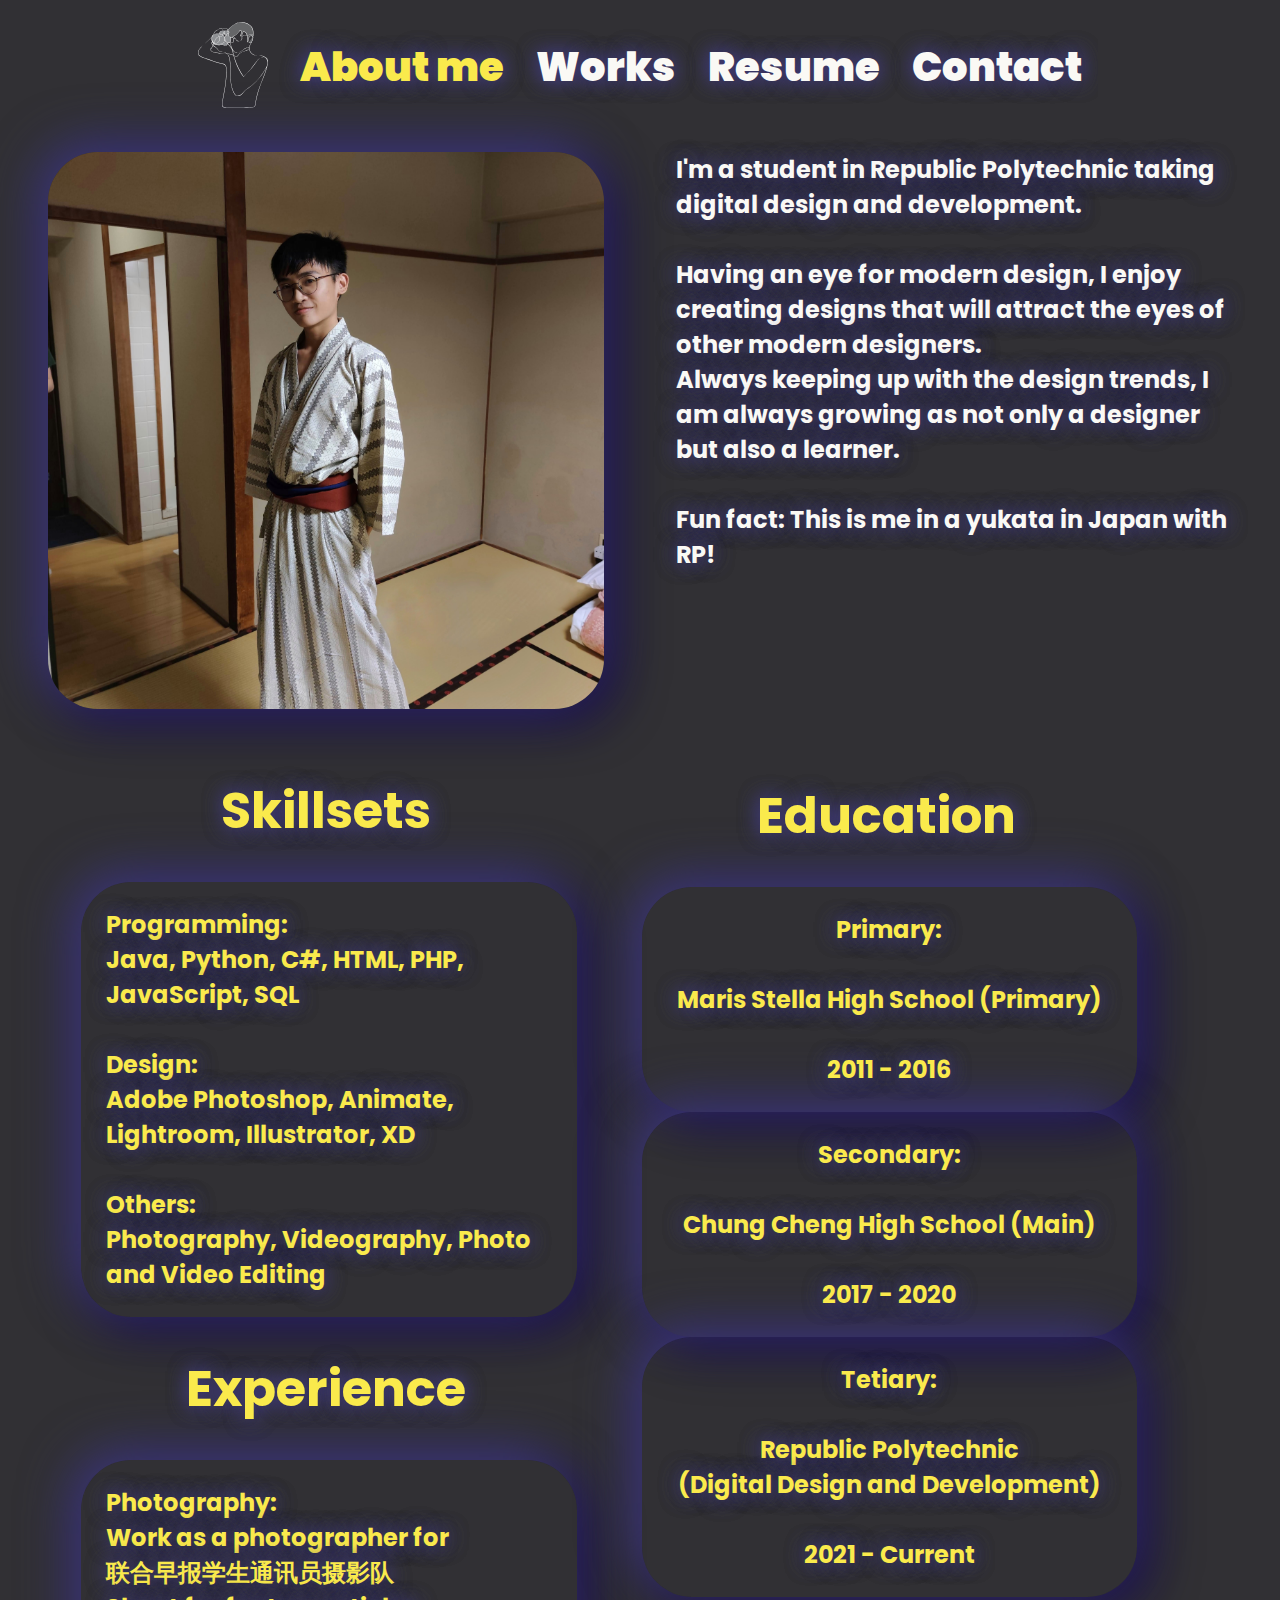
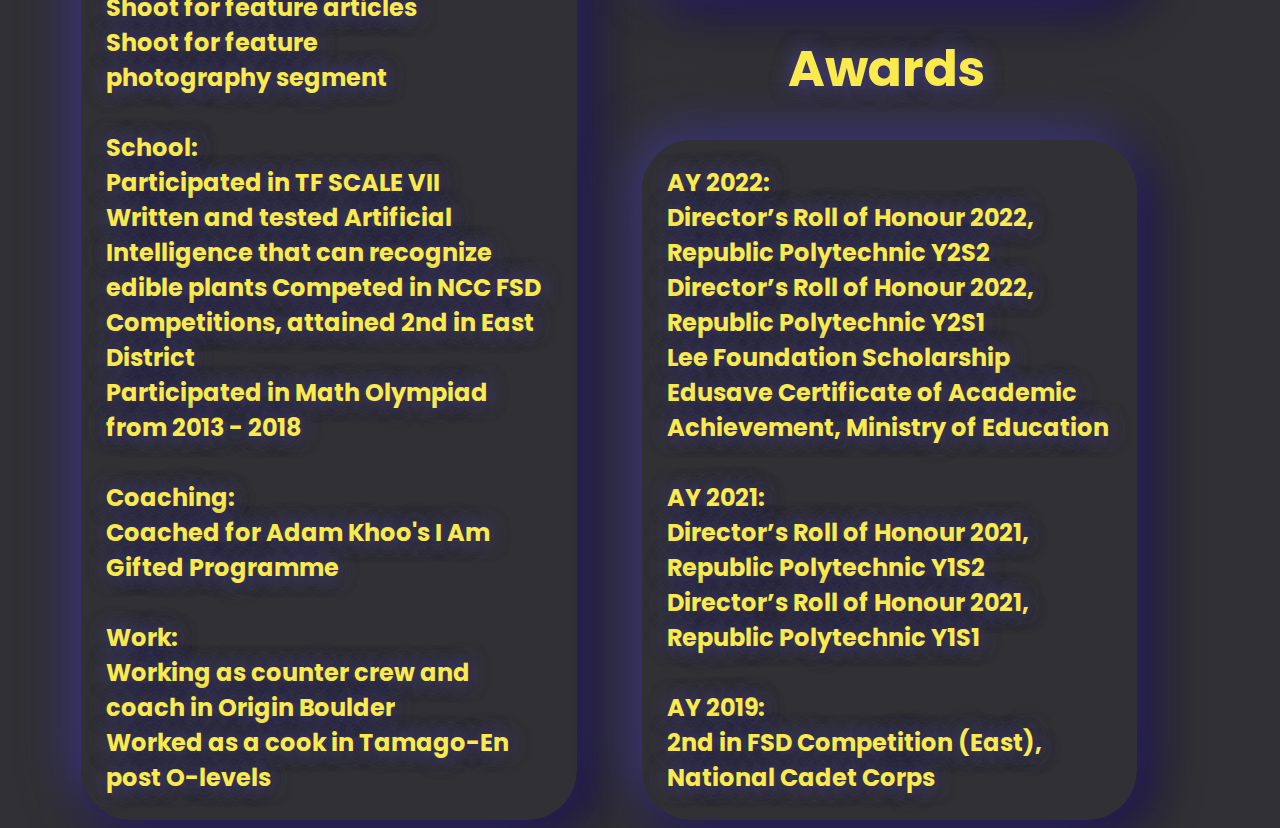
==== about.html @ 8fd996d1 "First Commit" ====
<html lang="en">

<head>
    <meta charset="UTF-8">
    <meta http-equiv="X-UA-Compatible" content="IE=edge">
    <meta name="viewport" content="width=device-width, initial-scale=1.0">
    <title>Home</title>
    <link rel="icon" href="styles/favicon.svg">
    <link rel="stylesheet" href="styles/root.css">
    <link rel="stylesheet" href="styles/navbar.css">
    <link rel="stylesheet" href="styles/about.css">
    <link href='https://fonts.googleapis.com/css?family=Poppins' rel='stylesheet'>
</head>

<body>

    <header style="margin-bottom: 30px;">
        <ul class="navbar">
            <li style="float: right; padding-top: 15px"><a href="index.html">Contact</a></li>
            <li style="float: right; padding-top: 15px"><a href="index.html">Resume</a></li>
            <li style="float: right; padding-top: 15px"><a href="work.html">Works</a></li>
            <li style="float: right; padding-top: 15px"><a href="about.html" style="color: var(--accent-c);">About
                    me</a></li>
            <li style="float: right;"><a href="index.html">
                    <div style="min-width: 70px" class="logo"><img src="images\Personal Logo Dark BG.svg"></div>
                </a></li>
        </ul>
    </header>

    <div>
        <div class="col-6">
            <div class="photoframe">
                <img src="images/Yukata-square.jpeg" alt=""
                    style="width:100%; border-radius: 50px; box-shadow: -10px -10px 50px var(--shadow-c), 10px 10px 50px var(--shadow-d);">
            </div>
        </div>
        <div class="col-6"
            style="float: right; font-size: 150%; font-weight: bold; justify-content: center; align-items: center;">
            I'm a student in Republic Polytechnic taking digital design and development.<br><br>

            Having an eye for modern design, I enjoy creating designs that will attract the eyes of other modern
            designers.<br>
            Always keeping up with the design trends, I am always growing as not only a designer but also a
            learner.<br><br>

            Fun fact: This is me in a yukata in Japan with RP!
        </div>
    </div>

    <div style="margin-top: 30px; color: var(--accent-c);">
        <div class="col-6">
            <h1 style="text-align: center; font-size: 50px;">
                Skillsets
            </h1>
            <div class="information">
                Programming: <br>
                Java, Python, C#, HTML, PHP, JavaScript, SQL<br><br>

                Design:<br>
                Adobe Photoshop, Animate, Lightroom, Illustrator, XD<br><br>

                Others:<br>
                Photography, Videography, Photo and Video Editing
            </div>

            <h1 style="text-align: center; font-size: 50px;">
                Experience
            </h1>
            <div class="information">
                Photography:<br>
                Work as a photographer for<br>
                联合早报学生通讯员摄影队<br>
                Shoot for feature articles<br>
                Shoot for feature<br>
                photography segment<br><br>

                School:<br>
                Participated in TF SCALE VII<br>
                Written and tested Artificial<br>
                Intelligence that can
                recognize edible plants
                Competed in NCC FSD<br>
                Competitions, attained 2nd
                in East District<br>
                Participated in Math
                Olympiad from 2013 - 2018<br><br>

                Coaching:<br>
                Coached for Adam Khoo's
                I Am Gifted Programme<br><br>

                Work:<br>
                Working as counter crew and coach in Origin Boulder<br>
                Worked as a cook in
                Tamago-En post O-levels

            </div>
        </div>


        <div class="col-6">
            <h1 style="text-align: center; font-size: 50px;">
                Education
            </h1>
            <div class="information" style="text-align: center;">
                Primary:<br><br>
                Maris Stella High School (Primary)<br><br>
                2011 - 2016
            </div>
            <div class="information" style="text-align: center;">
                Secondary:<br><br>
                Chung Cheng High School (Main)<br><br>
                2017 - 2020
            </div>
            <div class="information" style="text-align: center;">
                Tetiary:<br><br>
                Republic Polytechnic<br>
                (Digital Design and Development)<br><br>
                2021 - Current
            </div>

            <h1 style="text-align: center; font-size: 50px;">
                Awards
            </h1>
            <div class="information">
                AY 2022:<br>
                Director’s Roll of Honour 2022, Republic Polytechnic Y2S2<br>
                Director’s Roll of Honour 2022, Republic Polytechnic Y2S1<br>
                Lee Foundation Scholarship<br>
                Edusave Certificate of Academic Achievement, Ministry of Education<br><br>

                AY 2021:<br>
                Director’s Roll of Honour 2021, Republic Polytechnic Y1S2<br>
                Director’s Roll of Honour 2021, Republic Polytechnic Y1S1<br><br>

                AY 2019:<br>
                2nd in FSD Competition (East), National Cadet Corps

            </div>
        </div>
    </div>



</body>

</html>
---- styles/root.css ----
@import url('https://fonts.cdnfonts.com/css/proxima-nova-2');

:root {
    /*font-family:  "Proxima Nova", "Courier New", monospace;*/
      font-family: 'Poppins';
    
    /* default colorscheme */
    --bg-c: #313034;
    --text-c: #faf9f5;
    --accent-c: #faea4c;
    --shadow-c: #3f3a77;
    --shadow-d: #110647;
    /* colour scheme*/
    color: var(--text-c);
    background-color: var(--bg-c);
    text-shadow: 0px 0px 20px var(--shadow-c),0px 0px 20px var(--shadow-c);

    max-width: 1200px;
    margin: 0 auto;
    padding: 0 20px;

}

#lightmode {
    /*empty for now, change colors later*/
    --bg-c: #FFF;
    --text-c: #000;
    --accent-c: #faea4c;
    --shadow-c: #3f3a77;
}

alt {
  color: var(--accent-c);
}
---- styles/navbar.css ----
header{
    display: flex;
	justify-content: center;
	align-items: center;
}

ul {
    list-style-type: none;
    margin: 0;
    padding: 0;
    overflow: hidden;
    background-color: var(--bg-c);
}

li a{
    display: block;
    color: var(--text-c);
    text-align: center;
    padding: 14px 16px;
    text-decoration: none;
    transition: .5s;
    font-size: 40px;
    font-weight: 900;
}
li button {
    background-color: var(--bg-c);
    border: none;
    color: var(--text-c);
    padding: 14px 8px;
    text-align: center;
    text-decoration: none;
    display: inline-block;
    font-size:medium;
}
li input {
    display: block;
    color: var(--bg-c);
    text-align: center;
}
li a:hover:not(.active),
li button:hover:not(.active) {
    color: var(--accent-c);
    transition: .5s;
}
li a div .logo{
    background-image: url("/images/Personal\ Logo\ Light\ BG.svg");
    height: 100%;
    width: auto;
    min-height: 30px;
    background-repeat: no-repeat;
    background-position: center;
    background-size: cover;
} 
/* li a div .logo:active{
    background-image: url("/images/Personal\ Logo\ Dark\ BG.svg");
    height: 100%;
    width: auto;
    min-height: 30px;
    background-repeat: no-repeat;
    background-position: center;
    background-size: cover;
} */
li a.active,
li button.active {
    color: var(--accent-c);
    
}
/* li a.active:before,
li button.active:before {
    content:'';
    position: absolute;
    width: 60px;
    height: 50px;
    margin: auto;
    z-index: -1;
    border: 1px solid purple;
    border-radius: 5px;
    left:40px;
} */
---- styles/about.css ----
.index {
    display: -webkit-box;
    display: -ms-flexbox;
    display: flex;
    -webkit-box-orient: horizontal;
    -webkit-box-direction: normal;
    flex-wrap: wrap;
    justify-content: center;
    max-width: 650px;
    margin: auto;
    margin-bottom: 100px;
    min-height: 400px;
    align-content: center;
    font: bolder;
    color: white;
    
}
.index h1 {
    font-size: 100px;
    font: bolder;
    margin: 0;
    word-spacing: 1px;
    font-weight: 800;
}

h3{
    margin: 3px;
}

main {
    margin-top: 30px;
}

.index .photoframe {
    justify-content: center;
    position: relative;
    right: 250px;
}

.index .photoframe img {
    width: auto;
    height: 450px;
    position: absolute;
    bottom: -35px;
    right: -340px;
    margin:2%;
    transform: scaleX(-1);
}

.index .photoframe .box {
    display: block;
    position: absolute;
    background: var(--bg-c);
    bottom: -10px;
    width: 350px;
    height: 350px;
    border-radius: 25%;
    margin:2%;
    box-shadow: -10px -10px 30px var(--shadow-c), 10px 10px 30px var(--shadow-d);
}

article {
    display: inline-block;
    width: 30%;
}



.container {
    width: 100%;
    padding: 20px;
    box-sizing: border-box;
}

.row {
    display: flex;
    flex-direction: row;
    align-items: flex-start;
    width: 100%;
    height: 200px;
    padding: 20px;
    box-sizing: border-box;
}

.col {
    display: flex;
    flex-direction: column;
    justify-content: center;
    align-items: center;
    flex-basis: 30%;
    flex: 1;
    height: 100%;
    box-sizing: border-box;
    padding: 20px;
}



.col-6 {
    display: inline-block;
    width: 47%;
}



.card {
    background-color: aliceblue;
    border-radius: 25px;
    box-shadow: 0px 2px 4px rgba(0,0,0,0.1);
    width: 100%;
    display: flex;
    flex-direction: column;
    flex: 1;
    box-sizing: border-box;
    margin-bottom: 20px;
}

.card:first-of-type, .card:last-of-type {
    margin-bottom: 0;
}

.information {
    border-radius: 50px; 
    box-shadow: -10px -10px 50px var(--shadow-c), 10px 10px 50px var(--shadow-d); 
    padding: 25px; 
    font-size: 150%; 
    font-weight: bolder; 
    width: 80%; 
    margin-left: 6%;
}

  





@media only screen and (max-width: 600px) {
    .index .photoframe {
        top: 40px;
        right: 110px;
    }
    .index .photoframe img {
        width: auto;
        height: 200px;
        bottom: 153px;
        right: -170px;
        margin:2%;
    }
    .index .photoframe .box {
        width: 150px;
        height: 150px;
        bottom: 153px;
    }
}

@media only screen and (max-width: 346px) {
    .index .photoframe {
        display: none;
    }
}
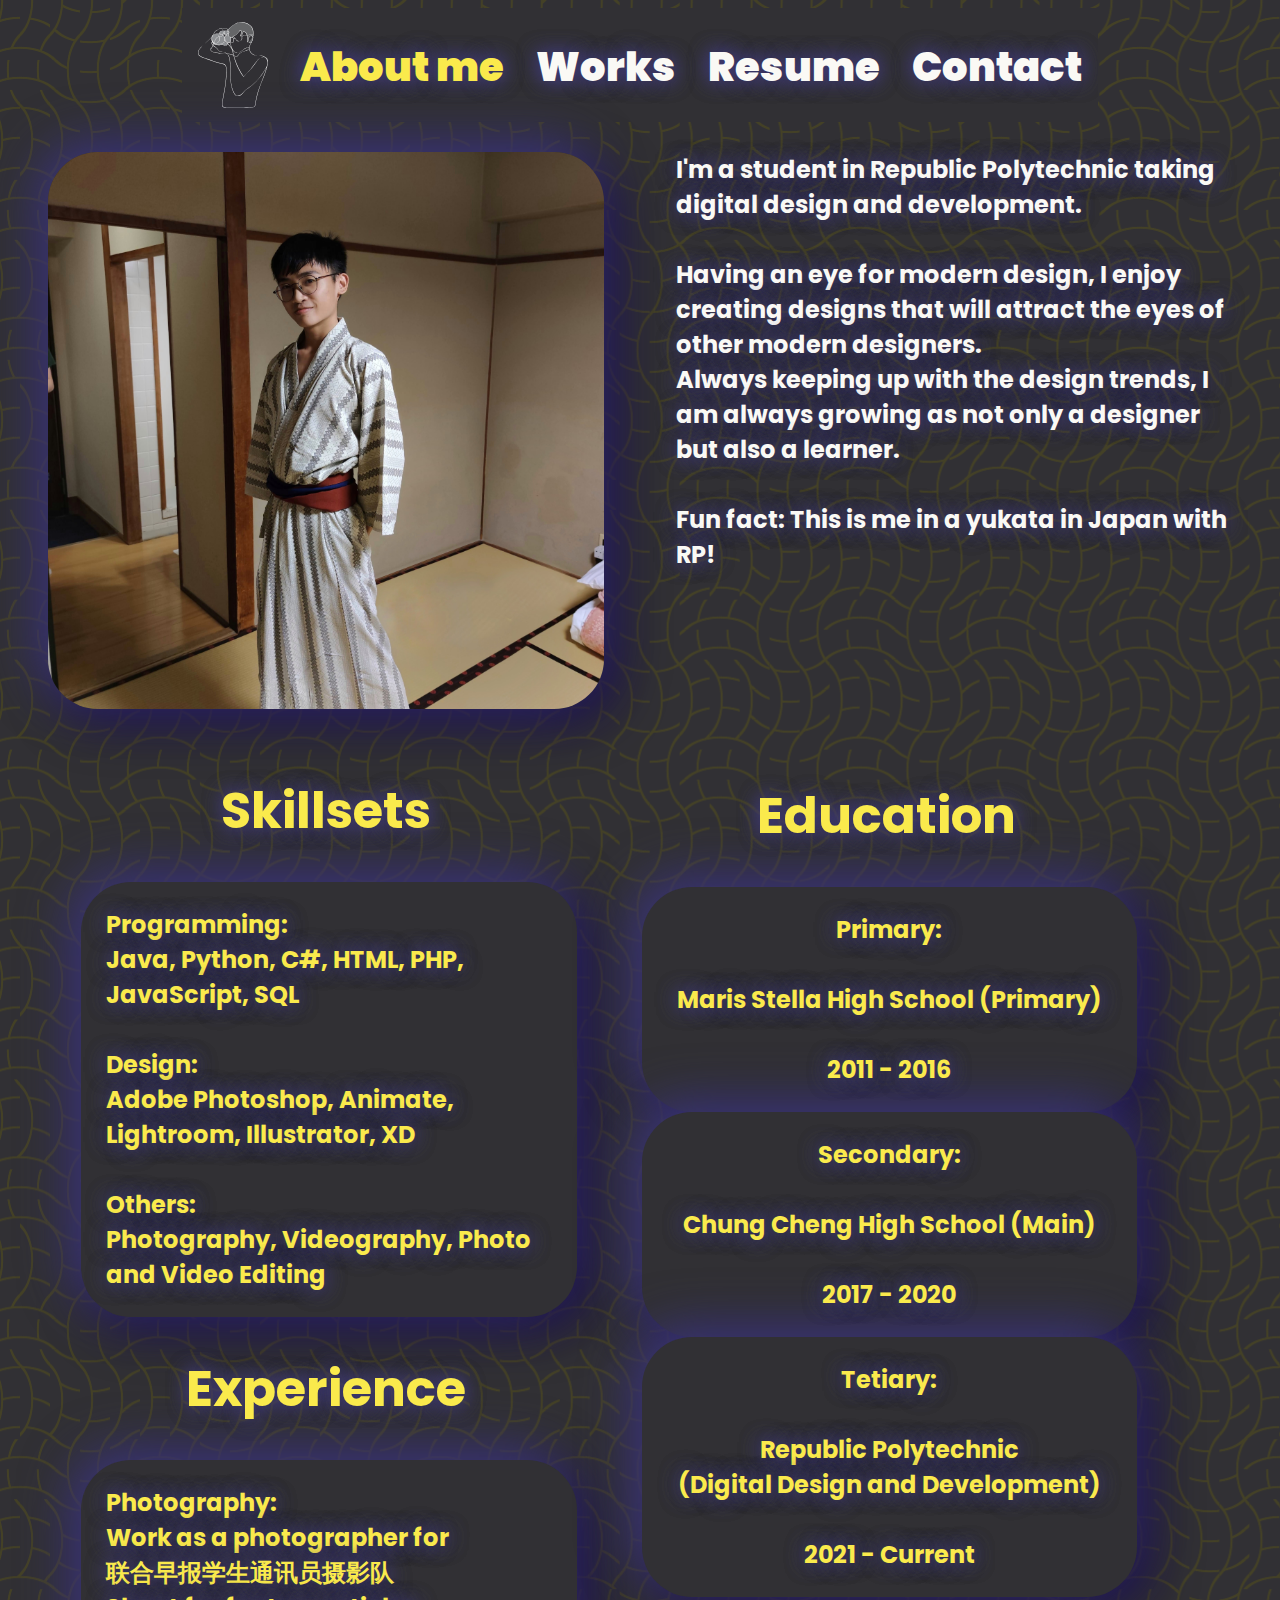
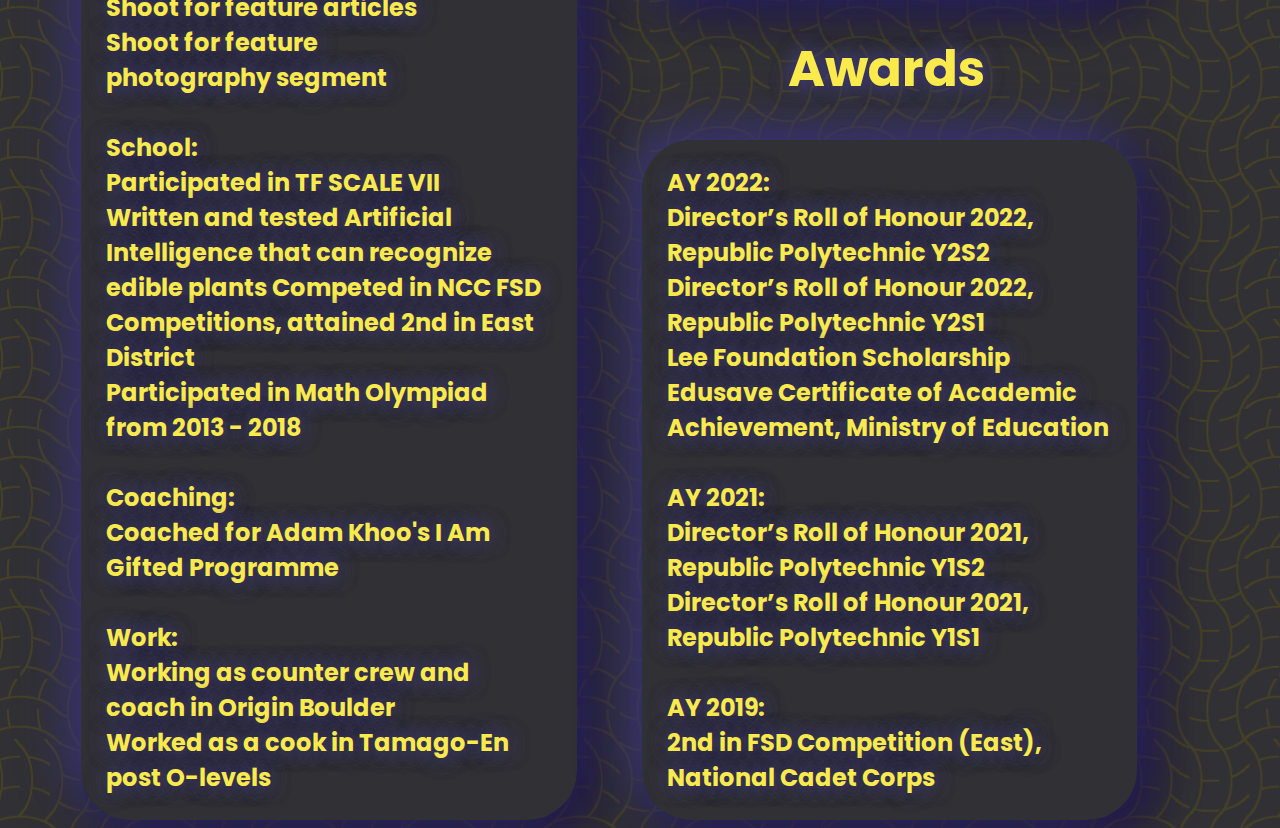
==== commit b90117c1: "added contact" ====
--- a/about.html
+++ b/about.html
@@ -4,8 +4,8 @@
     <meta charset="UTF-8">
     <meta http-equiv="X-UA-Compatible" content="IE=edge">
     <meta name="viewport" content="width=device-width, initial-scale=1.0">
-    <title>Home</title>
-    <link rel="icon" href="styles/favicon.svg">
+    <title>About Me</title>
+    <link rel="icon" type="image/x-icon" href="/images/favicon.ico">
     <link rel="stylesheet" href="styles/root.css">
     <link rel="stylesheet" href="styles/navbar.css">
     <link rel="stylesheet" href="styles/about.css">
@@ -16,8 +16,8 @@
 
     <header style="margin-bottom: 30px;">
         <ul class="navbar">
-            <li style="float: right; padding-top: 15px"><a href="index.html">Contact</a></li>
-            <li style="float: right; padding-top: 15px"><a href="index.html">Resume</a></li>
+            <li style="float: right; padding-top: 15px"><a href="contact.html">Contact</a></li>
+            <li style="float: right; padding-top: 15px"><a href="resume.html">Resume</a></li>
             <li style="float: right; padding-top: 15px"><a href="work.html">Works</a></li>
             <li style="float: right; padding-top: 15px"><a href="about.html" style="color: var(--accent-c);">About
                     me</a></li>
--- a/styles/root.css
+++ b/styles/root.css
@@ -19,6 +19,8 @@
     margin: 0 auto;
     padding: 0 20px;
 
+    
+
 }
 
 #lightmode {
@@ -33,3 +35,15 @@
   color: var(--accent-c);
 }
 
+html {
+  --s: 140px; /* control the size */
+  
+  --_g: var(--bg-c) 52%,#444126 /* first color */ 54% 57%,#00000000 59%; 
+  background: 
+   radial-gradient(farthest-side at -33.33% 50%,var(--_g)) 0 calc(var(--s)/2),
+   radial-gradient(farthest-side at 50% 133.33%,var(--_g)) calc(var(--s)/2) 0,
+   radial-gradient(farthest-side at 133.33% 50%,var(--_g)),
+   radial-gradient(farthest-side at 50% -33.33%,var(--_g)),
+   var(--shadow-c); /* second color */
+  background-size: calc(var(--s)/4.667) var(--s),var(--s) calc(var(--s)/4.667);
+}
--- a/styles/about.css
+++ b/styles/about.css
@@ -127,9 +127,10 @@
     font-weight: bolder; 
     width: 80%; 
     margin-left: 6%;
+    background-color: var(--bg-c);
 }
 
-  
+
 
 
 
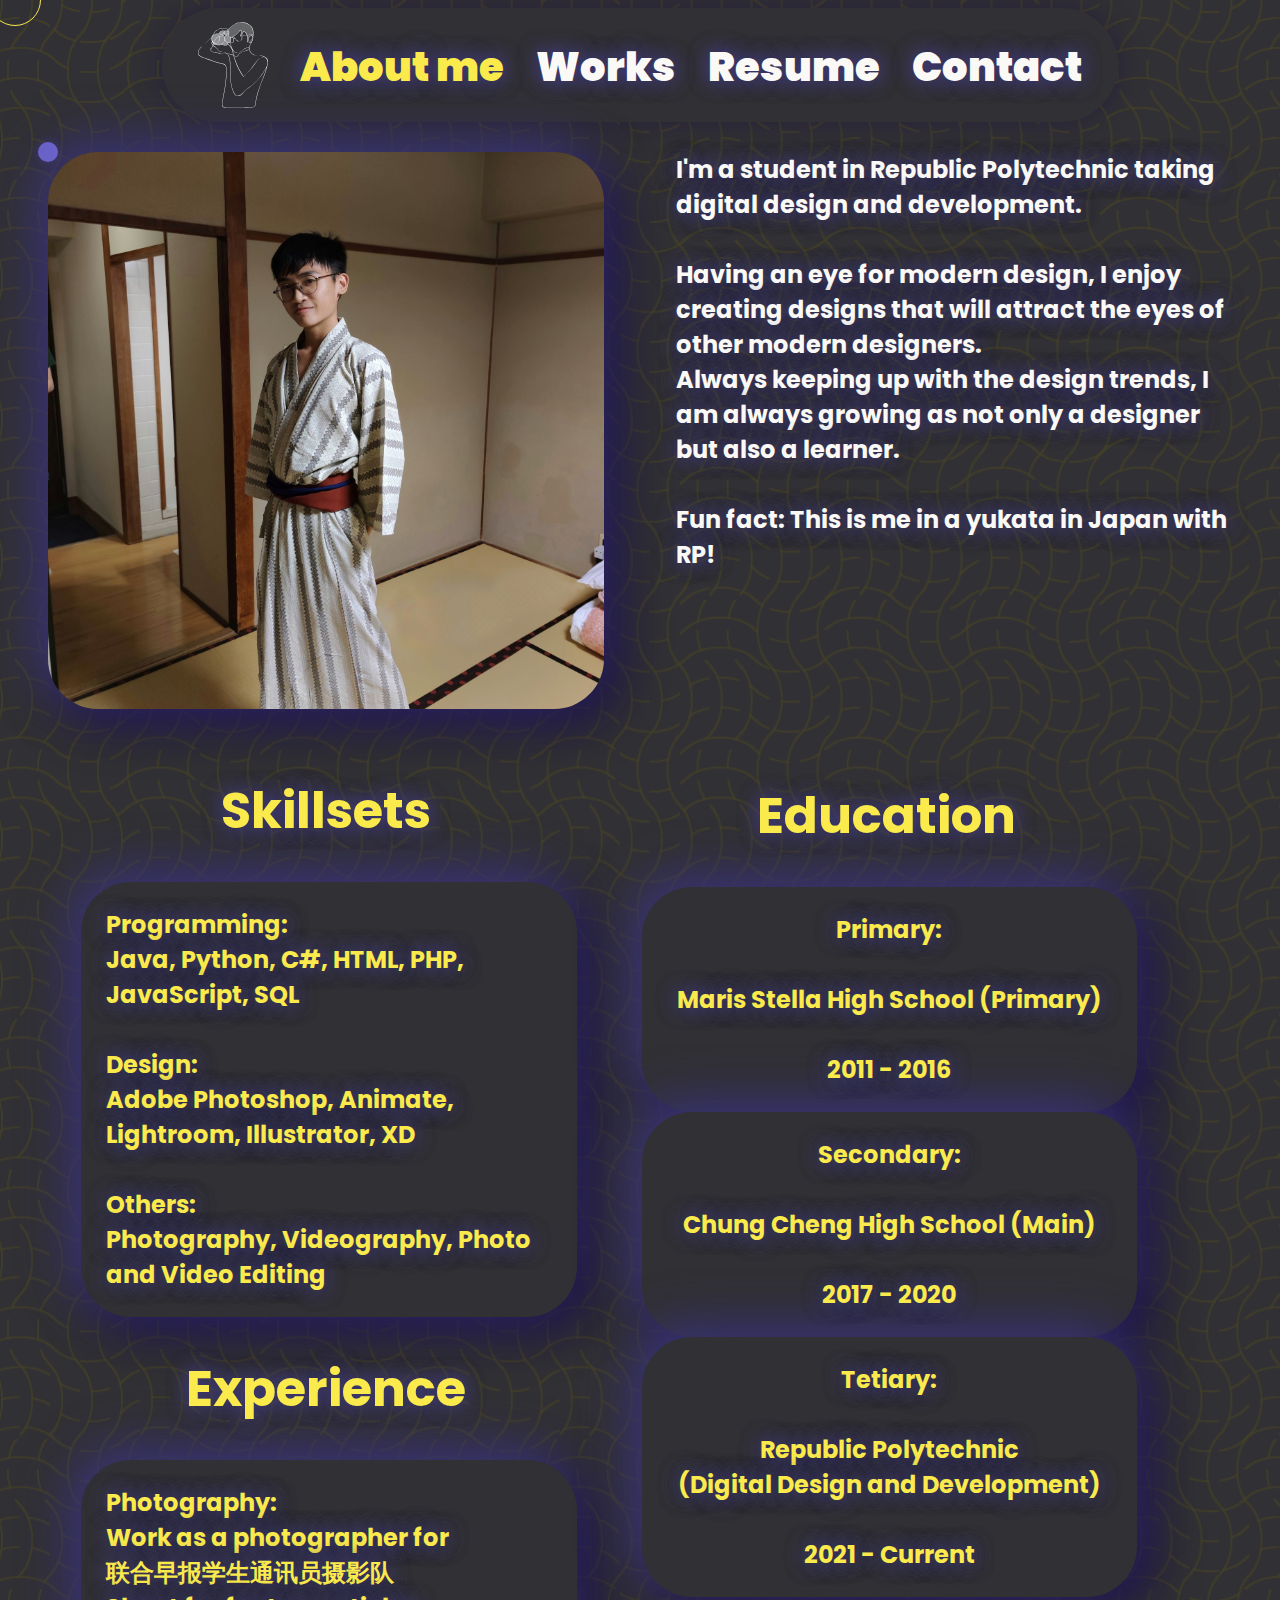
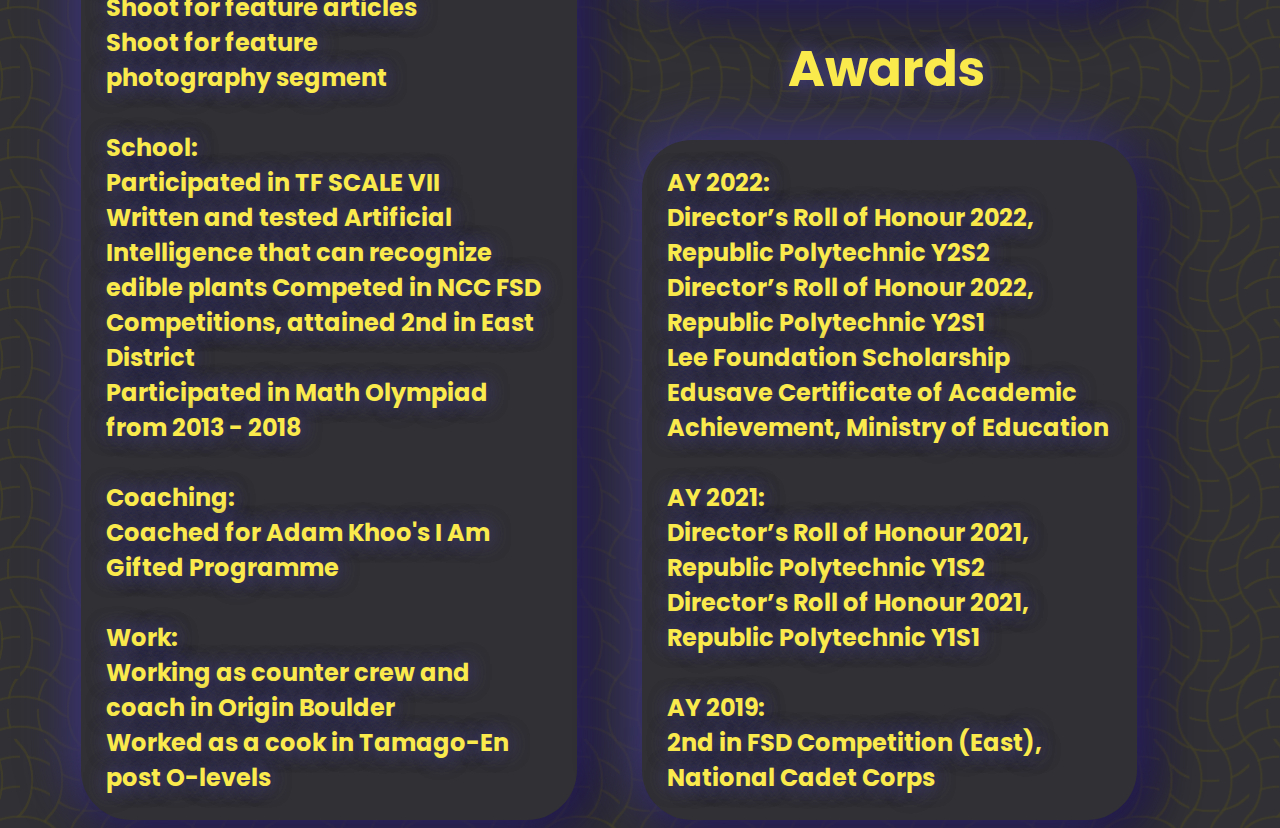
==== commit 3a6c823c: "Added Custom Cursor" ====
--- a/about.html
+++ b/about.html
@@ -3,30 +3,38 @@
 <head>
     <meta charset="UTF-8">
     <meta http-equiv="X-UA-Compatible" content="IE=edge">
-    <meta name="viewport" content="width=device-width, initial-scale=1.0">
+    <!--<meta name="viewport" content="width=device-width, initial-scale=1.0">-->
+    <meta name="viewport" content="width=1200px">
     <title>About Me</title>
-    <link rel="icon" type="image/x-icon" href="/images/favicon.ico">
     <link rel="stylesheet" href="styles/root.css">
     <link rel="stylesheet" href="styles/navbar.css">
     <link rel="stylesheet" href="styles/about.css">
     <link href='https://fonts.googleapis.com/css?family=Poppins' rel='stylesheet'>
+    <link rel="icon" type="image/x-icon" href="images/favicon.ico">
 </head>
 
 <body>
 
-    <header style="margin-bottom: 30px;">
-        <ul class="navbar">
+    <header>
+        <ul class = "navbar">
             <li style="float: right; padding-top: 15px"><a href="contact.html">Contact</a></li>
             <li style="float: right; padding-top: 15px"><a href="resume.html">Resume</a></li>
-            <li style="float: right; padding-top: 15px"><a href="work.html">Works</a></li>
-            <li style="float: right; padding-top: 15px"><a href="about.html" style="color: var(--accent-c);">About
-                    me</a></li>
-            <li style="float: right;"><a href="index.html">
-                    <div style="min-width: 70px" class="logo"><img src="images\Personal Logo Dark BG.svg"></div>
-                </a></li>
+            <li style="float: right;" class="dropdown">
+                <a href="work.html" class="dropbtn">Works</a>
+                <div class="dropdown-content">
+                    <a href="designs.html">Designs</a>
+                    <a href="websites.html">Websites</a>
+                    <a href="photos.html">Photographs</a>
+                    <a href="apps.html">Applications</a>
+                </div>
+            </li>
+            <li style="float: right; padding-top: 15px"><a href="about.html" style="color: var(--accent-c);">About me</a></li>
+            <li style="float: right;"><a href="index.html"><div style="min-width: 70px" class="logo"><img src="images\Personal Logo Dark BG.svg"></div></a></li>
         </ul>
     </header>
 
+    <div class="cursor"></div>
+    <div class="cursor2"></div>
     <div>
         <div class="col-6">
             <div class="photoframe">
@@ -139,7 +147,7 @@
             </div>
         </div>
     </div>
-
+    <script src="scripts/root.js"></script>
 
 
 </body>
--- a/styles/root.css
+++ b/styles/root.css
@@ -38,7 +38,7 @@
 html {
   --s: 140px; /* control the size */
   
-  --_g: var(--bg-c) 52%,#444126 /* first color */ 54% 57%,#00000000 59%; 
+  --_g: var(--bg-c) 52%,#444126ad /* first color */ 54% 57%,#00000000 59%; 
   background: 
    radial-gradient(farthest-side at -33.33% 50%,var(--_g)) 0 calc(var(--s)/2),
    radial-gradient(farthest-side at 50% 133.33%,var(--_g)) calc(var(--s)/2) 0,
@@ -47,3 +47,70 @@
    var(--shadow-c); /* second color */
   background-size: calc(var(--s)/4.667) var(--s),var(--s) calc(var(--s)/4.667);
 }
+
+/* Scrollbar */
+::-webkit-scrollbar {
+  width: 15px;
+}
+
+/* Track */
+::-webkit-scrollbar-track-piece {
+  background-color:  var(--bg-c);
+  box-shadow: inset 0 0 1px var(--accent-c); 
+}
+
+/* Handle */
+::-webkit-scrollbar-thumb {
+  background:  var(--shadow-c);
+  /*box-shadow: inset 0 0 10px var(--shadow-d);  */
+  box-shadow: 0 0 10px var(--shadow-d);
+  border-radius: 100px;
+}
+
+/* Handle on hover */
+::-webkit-scrollbar-thumb:hover {
+  background: var(--shadow-c); 
+}
+
+* {
+  cursor: none;
+}
+
+.cursor {
+  width: 50px;
+  height: 50px;
+  border-radius: 100%;
+  border: 1px solid var(--accent-c);
+  transition: all 200ms ease-out;
+  position: fixed;
+  pointer-events: none;
+  left: 0;
+  top: 0;
+  transform: translate(calc(-50% + 15px), -50%);
+  z-index: 9999;
+}
+
+.cursor2 {
+  width: 20px;
+  height: 20px;
+  border-radius: 100%;
+  background-color: #7168d8;
+  opacity: .9;
+  position: fixed;
+  transform: translate(-50%, -50%);
+  pointer-events: none;
+  transition: width .3s, height .3s, opacity .3s;
+  z-index: 9999;
+  box-shadow: 0 0 10px var(--shadow-c);;
+}
+
+.hover {
+  background-color: var(--shadow-d);
+  opacity: 0.5;
+}
+
+.cursorinnerhover {
+  width: 50px;
+  height: 50px;
+  opacity: .5;
+}--- a/styles/navbar.css
+++ b/styles/navbar.css
@@ -2,14 +2,19 @@
     display: flex;
 	justify-content: center;
 	align-items: center;
+    margin-bottom: 30px;
 }
 
 ul {
     list-style-type: none;
     margin: 0;
-    padding: 0;
-    overflow: hidden;
+    padding: 0 20px;
+    overflow: visible;
     background-color: var(--bg-c);
+    border-radius: 100px;
+    /*box-shadow: 0 0 1000px #11064789; */
+     box-shadow: inset 0 0 2px #eeeeee0b , 0 0 30px #11064755;
+    /*box-shadow: -10px -10px 30px #3f3a7755, 10px 10px 30px #11064755;*/
 }
 
 li a{
@@ -78,3 +83,37 @@
     left:40px;
 } */
 
+li.dropdown {
+    position: relative;
+    padding-top: 15px;
+}
+
+.dropdown-content {
+    display: none;
+    position: absolute;
+    background-color: var(--bg-c);
+    min-width: 160px;
+    box-shadow: 0px 0px 30px 0px #3f3a77;
+    z-index: 999;
+    border-radius: 20px;
+}
+
+.dropdown-content a {
+    color: var(--text-c);
+    padding: 12px 16px;
+    text-decoration: none;
+    display: block;
+    font-size: 20px;
+    font-weight: 900;
+    transition: .5s;
+}
+
+.dropdown:hover .dropdown-content {
+    display: block;
+}
+
+.dropdown-content a:hover {
+    /*background-color: var(--accent-c);*/
+    color: var(--bg-c);
+    transition: .5s;
+}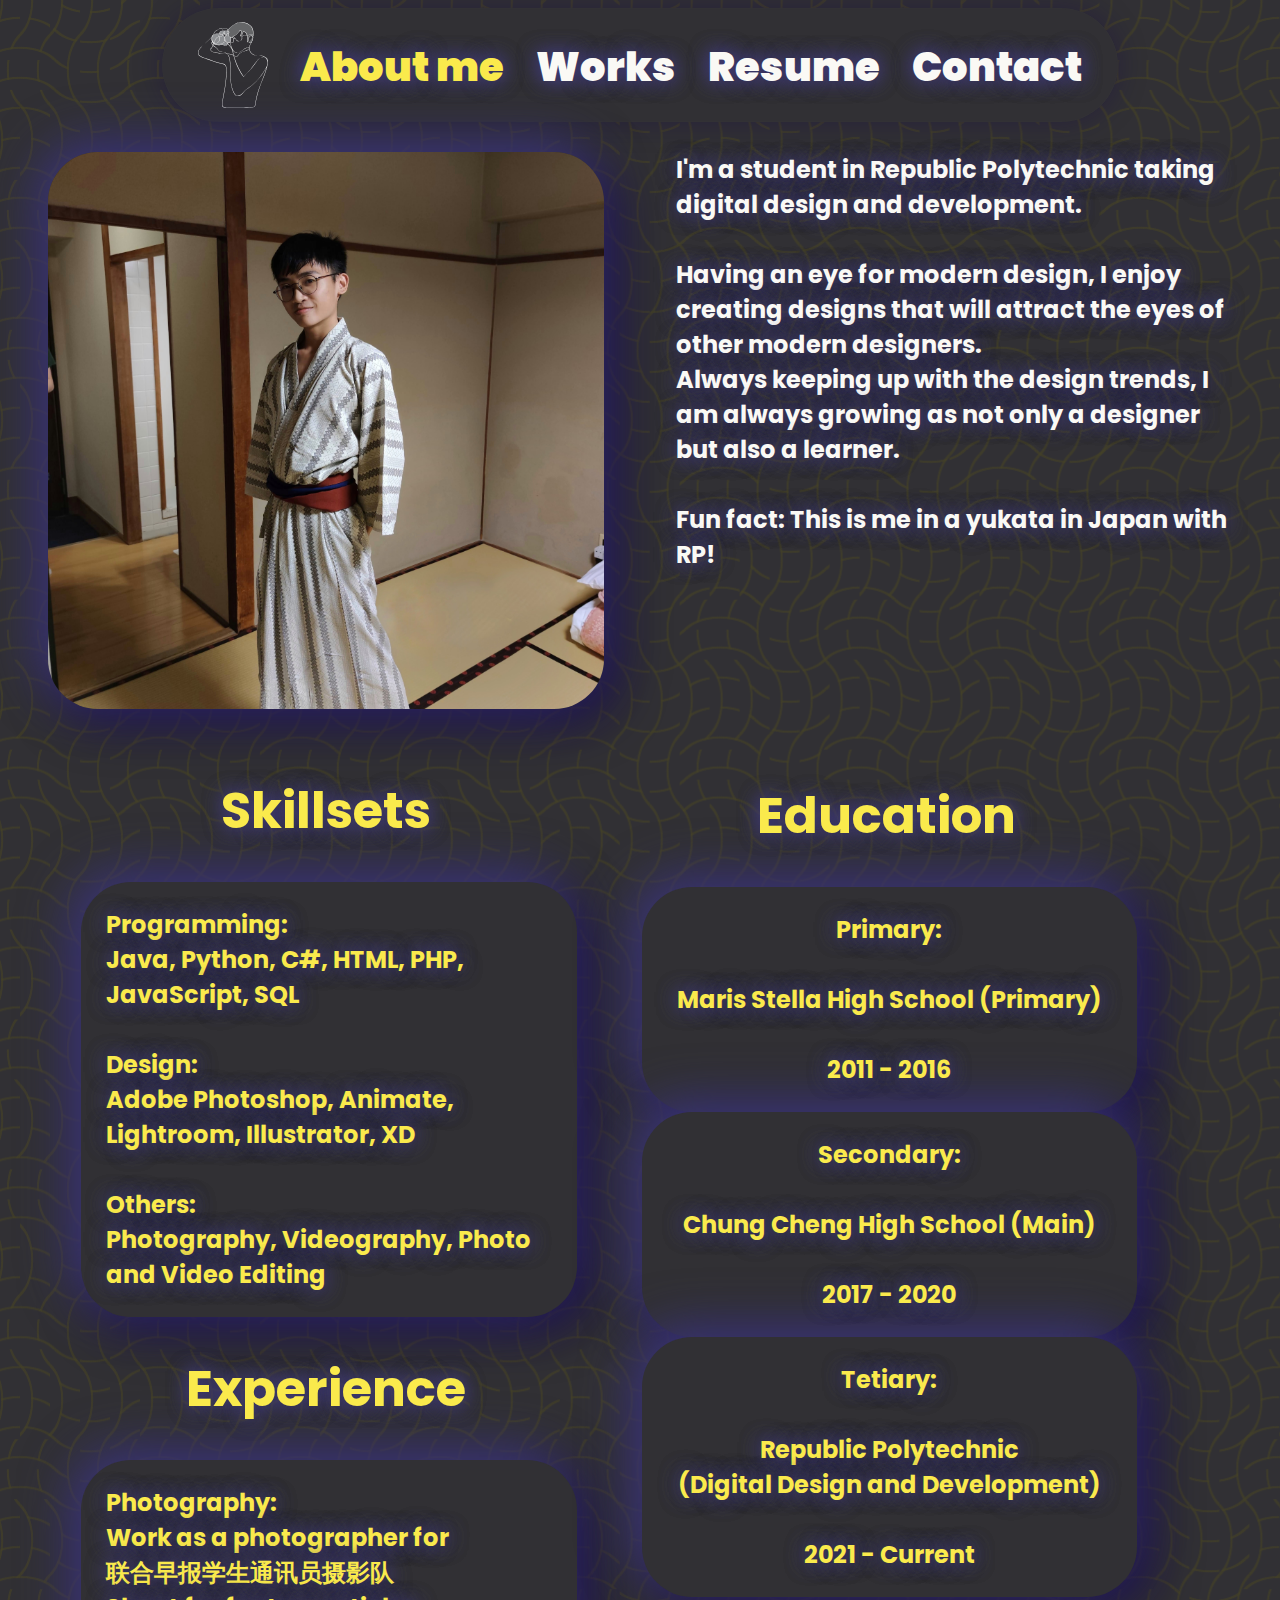
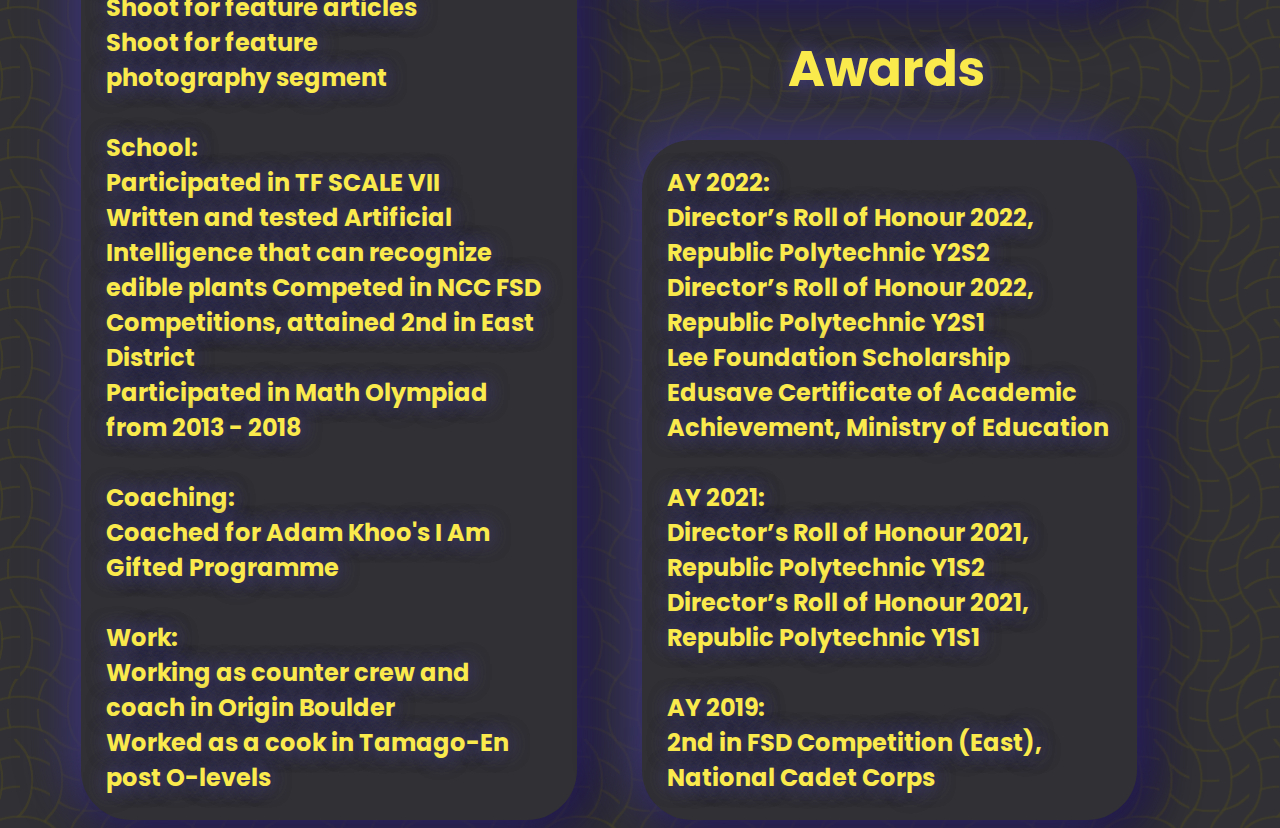
==== commit c9a53a70: "Moved custom cursor away on load" ====
--- a/about.html
+++ b/about.html
@@ -33,8 +33,10 @@
         </ul>
     </header>
 
-    <div class="cursor"></div>
-    <div class="cursor2"></div>
+    <div class="cursor-container">
+        <div class="cursor"></div>
+        <div class="cursor2"></div>
+    </div>
     <div>
         <div class="col-6">
             <div class="photoframe">
--- a/styles/root.css
+++ b/styles/root.css
@@ -1,34 +1,34 @@
 @import url('https://fonts.cdnfonts.com/css/proxima-nova-2');
 
 :root {
-    /*font-family:  "Proxima Nova", "Courier New", monospace;*/
-      font-family: 'Poppins';
-    
-    /* default colorscheme */
-    --bg-c: #313034;
-    --text-c: #faf9f5;
-    --accent-c: #faea4c;
-    --shadow-c: #3f3a77;
-    --shadow-d: #110647;
-    /* colour scheme*/
-    color: var(--text-c);
-    background-color: var(--bg-c);
-    text-shadow: 0px 0px 20px var(--shadow-c),0px 0px 20px var(--shadow-c);
+  /*font-family:  "Proxima Nova", "Courier New", monospace;*/
+  font-family: 'Poppins';
 
-    max-width: 1200px;
-    margin: 0 auto;
-    padding: 0 20px;
+  /* default colorscheme */
+  --bg-c: #313034;
+  --text-c: #faf9f5;
+  --accent-c: #faea4c;
+  --shadow-c: #3f3a77;
+  --shadow-d: #110647;
+  /* colour scheme*/
+  color: var(--text-c);
+  background-color: var(--bg-c);
+  text-shadow: 0px 0px 20px var(--shadow-c), 0px 0px 20px var(--shadow-c);
 
-    
+  max-width: 1200px;
+  margin: 0 auto;
+  padding: 0 20px;
+
+
 
 }
 
 #lightmode {
-    /*empty for now, change colors later*/
-    --bg-c: #FFF;
-    --text-c: #000;
-    --accent-c: #faea4c;
-    --shadow-c: #3f3a77;
+  /*empty for now, change colors later*/
+  --bg-c: #FFF;
+  --text-c: #000;
+  --accent-c: #faea4c;
+  --shadow-c: #3f3a77;
 }
 
 alt {
@@ -36,16 +36,20 @@
 }
 
 html {
-  --s: 140px; /* control the size */
-  
-  --_g: var(--bg-c) 52%,#444126ad /* first color */ 54% 57%,#00000000 59%; 
-  background: 
-   radial-gradient(farthest-side at -33.33% 50%,var(--_g)) 0 calc(var(--s)/2),
-   radial-gradient(farthest-side at 50% 133.33%,var(--_g)) calc(var(--s)/2) 0,
-   radial-gradient(farthest-side at 133.33% 50%,var(--_g)),
-   radial-gradient(farthest-side at 50% -33.33%,var(--_g)),
-   var(--shadow-c); /* second color */
-  background-size: calc(var(--s)/4.667) var(--s),var(--s) calc(var(--s)/4.667);
+  --s: 140px;
+  /* control the size */
+
+  --_g: var(--bg-c) 52%, #444126ad
+    /* first color */
+    54% 57%, #00000000 59%;
+  background:
+    radial-gradient(farthest-side at -33.33% 50%, var(--_g)) 0 calc(var(--s)/2),
+    radial-gradient(farthest-side at 50% 133.33%, var(--_g)) calc(var(--s)/2) 0,
+    radial-gradient(farthest-side at 133.33% 50%, var(--_g)),
+    radial-gradient(farthest-side at 50% -33.33%, var(--_g)),
+    var(--shadow-c);
+  /* second color */
+  background-size: calc(var(--s)/4.667) var(--s), var(--s) calc(var(--s)/4.667);
 }
 
 /* Scrollbar */
@@ -55,13 +59,13 @@
 
 /* Track */
 ::-webkit-scrollbar-track-piece {
-  background-color:  var(--bg-c);
-  box-shadow: inset 0 0 1px var(--accent-c); 
+  background-color: var(--bg-c);
+  box-shadow: inset 0 0 1px var(--accent-c);
 }
 
 /* Handle */
 ::-webkit-scrollbar-thumb {
-  background:  var(--shadow-c);
+  background: var(--shadow-c);
   /*box-shadow: inset 0 0 10px var(--shadow-d);  */
   box-shadow: 0 0 10px var(--shadow-d);
   border-radius: 100px;
@@ -69,7 +73,7 @@
 
 /* Handle on hover */
 ::-webkit-scrollbar-thumb:hover {
-  background: var(--shadow-c); 
+  background: var(--shadow-c);
 }
 
 * {
@@ -101,7 +105,8 @@
   pointer-events: none;
   transition: width .3s, height .3s, opacity .3s;
   z-index: 9999;
-  box-shadow: 0 0 10px var(--shadow-c);;
+  box-shadow: 0 0 10px var(--shadow-c);
+  ;
 }
 
 .hover {
@@ -112,5 +117,5 @@
 .cursorinnerhover {
   width: 50px;
   height: 50px;
-  opacity: .5;
-}+  opacity: .9;
+}
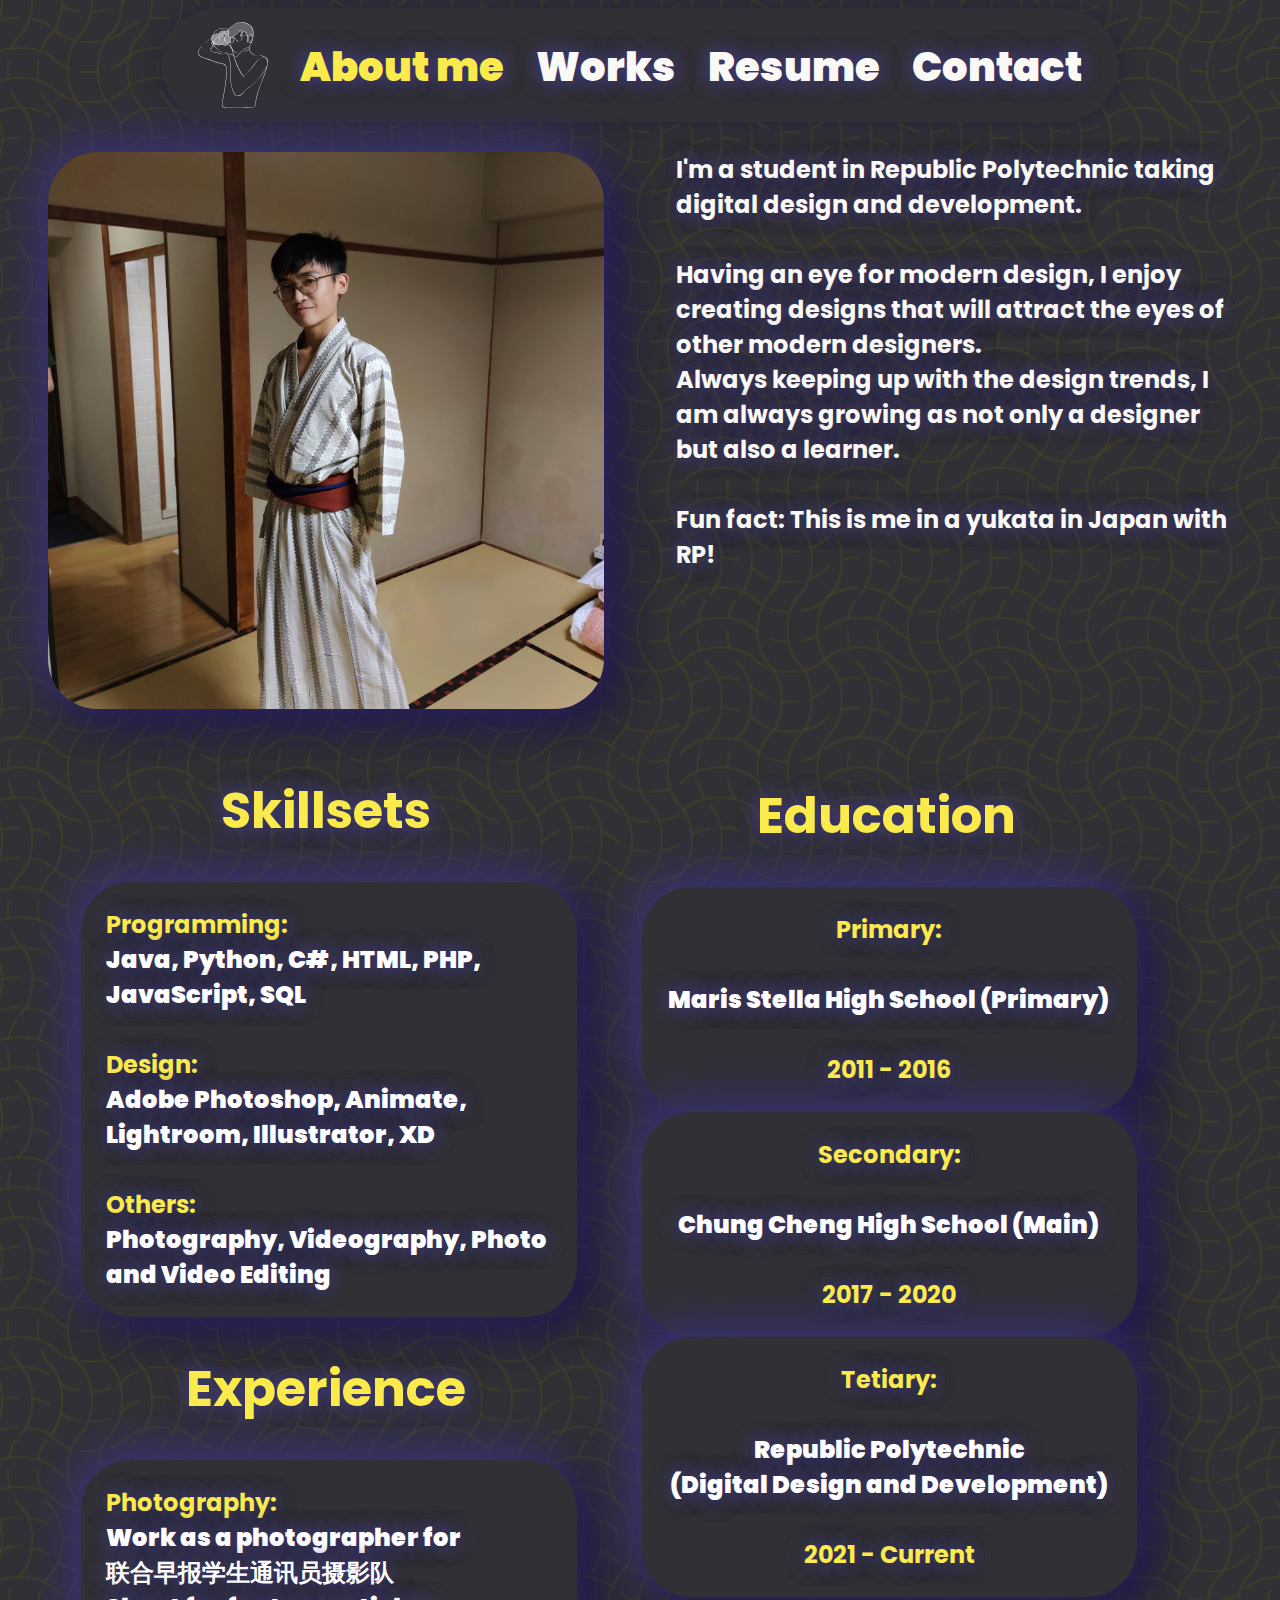
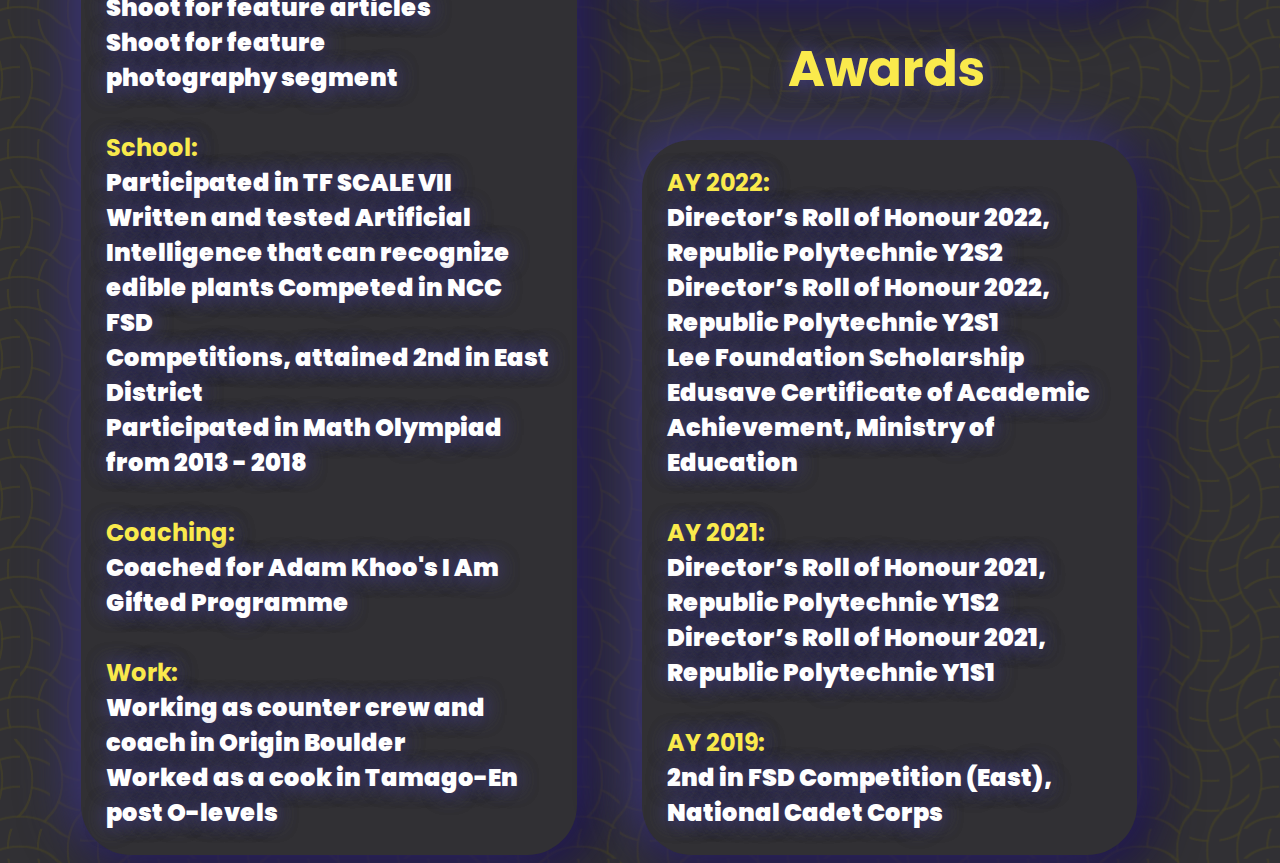
==== commit f1c2eeb5: "Added Modals to all works, improved colour scheme" ====
--- a/about.html
+++ b/about.html
@@ -64,13 +64,13 @@
             </h1>
             <div class="information">
                 Programming: <br>
-                Java, Python, C#, HTML, PHP, JavaScript, SQL<br><br>
+                <b style="color: white;">Java, Python, C#, HTML, PHP, JavaScript, SQL</b><br><br>
 
                 Design:<br>
-                Adobe Photoshop, Animate, Lightroom, Illustrator, XD<br><br>
+                <b style="color: white;">Adobe Photoshop, Animate, Lightroom, Illustrator, XD<br><br></b>
 
                 Others:<br>
-                Photography, Videography, Photo and Video Editing
+                <b style="color: white;">Photography, Videography, Photo and Video Editing</b>
             </div>
 
             <h1 style="text-align: center; font-size: 50px;">
@@ -78,14 +78,14 @@
             </h1>
             <div class="information">
                 Photography:<br>
-                Work as a photographer for<br>
+                <b style="color: white;">Work as a photographer for<br>
                 联合早报学生通讯员摄影队<br>
                 Shoot for feature articles<br>
                 Shoot for feature<br>
-                photography segment<br><br>
+                photography segment<br><br></b>
 
                 School:<br>
-                Participated in TF SCALE VII<br>
+                <b style="color: white;">Participated in TF SCALE VII<br>
                 Written and tested Artificial<br>
                 Intelligence that can
                 recognize edible plants
@@ -93,17 +93,17 @@
                 Competitions, attained 2nd
                 in East District<br>
                 Participated in Math
-                Olympiad from 2013 - 2018<br><br>
+                Olympiad from 2013 - 2018<br><br></b>
 
                 Coaching:<br>
-                Coached for Adam Khoo's
-                I Am Gifted Programme<br><br>
+                <b style="color: white;">Coached for Adam Khoo's
+                I Am Gifted Programme<br><br></b>
 
                 Work:<br>
-                Working as counter crew and coach in Origin Boulder<br>
+                <b style="color: white;">Working as counter crew and coach in Origin Boulder<br>
                 Worked as a cook in
                 Tamago-En post O-levels
-
+            </b>
             </div>
         </div>
 
@@ -114,18 +114,18 @@
             </h1>
             <div class="information" style="text-align: center;">
                 Primary:<br><br>
-                Maris Stella High School (Primary)<br><br>
+                <b style="color: white;">Maris Stella High School (Primary)<br><br></b>
                 2011 - 2016
             </div>
             <div class="information" style="text-align: center;">
                 Secondary:<br><br>
-                Chung Cheng High School (Main)<br><br>
+                <b style="color: white;">Chung Cheng High School (Main)<br><br></b>
                 2017 - 2020
             </div>
             <div class="information" style="text-align: center;">
                 Tetiary:<br><br>
-                Republic Polytechnic<br>
-                (Digital Design and Development)<br><br>
+                <b style="color: white;">Republic Polytechnic<br>
+                (Digital Design and Development)<br><br></b>
                 2021 - Current
             </div>
 
@@ -134,17 +134,17 @@
             </h1>
             <div class="information">
                 AY 2022:<br>
-                Director’s Roll of Honour 2022, Republic Polytechnic Y2S2<br>
+                <b style="color: white;">Director’s Roll of Honour 2022, Republic Polytechnic Y2S2<br>
                 Director’s Roll of Honour 2022, Republic Polytechnic Y2S1<br>
                 Lee Foundation Scholarship<br>
-                Edusave Certificate of Academic Achievement, Ministry of Education<br><br>
+                Edusave Certificate of Academic Achievement, Ministry of Education<br><br></b>
 
                 AY 2021:<br>
-                Director’s Roll of Honour 2021, Republic Polytechnic Y1S2<br>
-                Director’s Roll of Honour 2021, Republic Polytechnic Y1S1<br><br>
+                <b style="color: white;">Director’s Roll of Honour 2021, Republic Polytechnic Y1S2<br>
+                Director’s Roll of Honour 2021, Republic Polytechnic Y1S1<br><br></b>
 
                 AY 2019:<br>
-                2nd in FSD Competition (East), National Cadet Corps
+                <b style="color: white;">2nd in FSD Competition (East), National Cadet Corps</b>
 
             </div>
         </div>
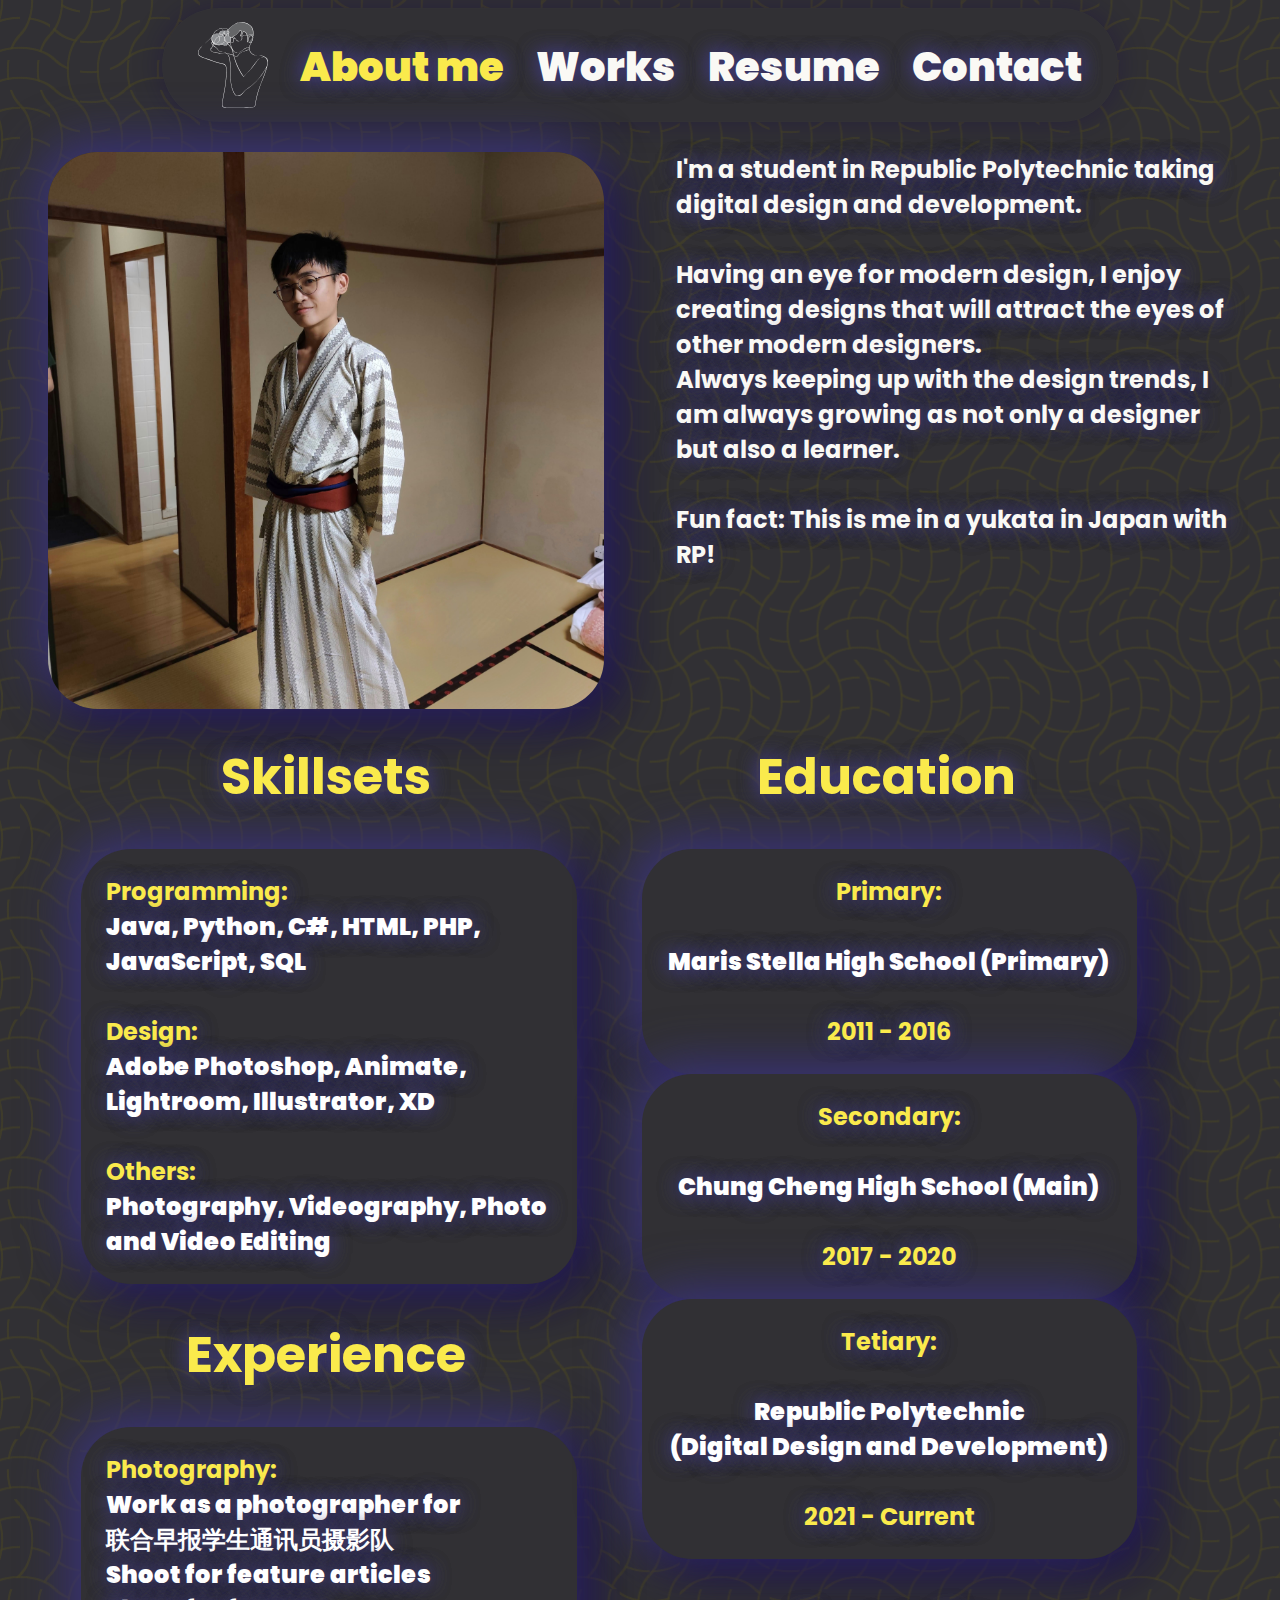
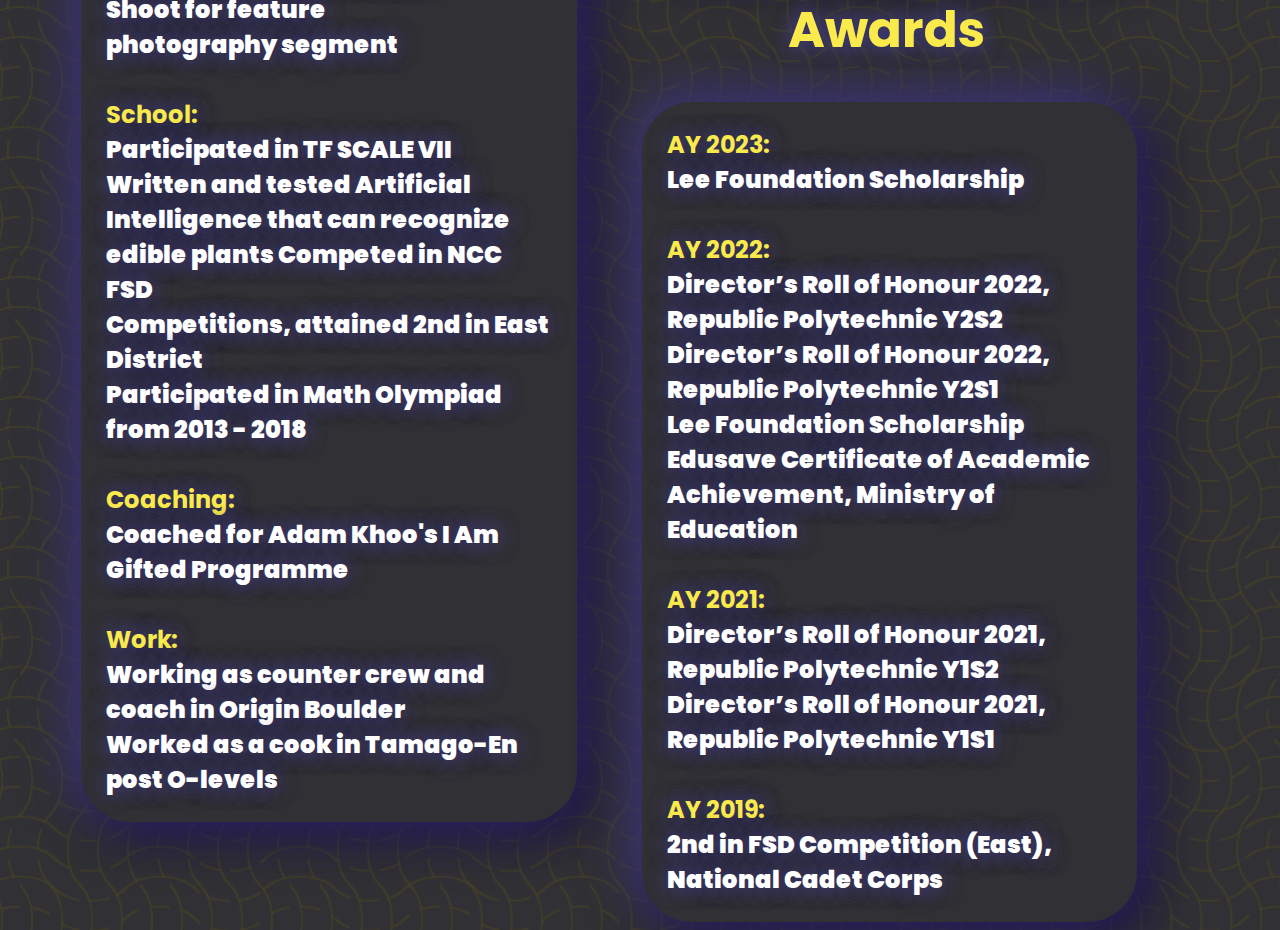
==== commit 72476622: "Updated awards :)" ====
--- a/about.html
+++ b/about.html
@@ -133,6 +133,10 @@
                 Awards
             </h1>
             <div class="information">
+                AY 2023:<br>
+                <b style="color: white;">
+                Lee Foundation Scholarship<br><br></b>
+
                 AY 2022:<br>
                 <b style="color: white;">Director’s Roll of Honour 2022, Republic Polytechnic Y2S2<br>
                 Director’s Roll of Honour 2022, Republic Polytechnic Y2S1<br>
--- a/styles/navbar.css
+++ b/styles/navbar.css
@@ -15,6 +15,7 @@
     /*box-shadow: 0 0 1000px #11064789; */
      box-shadow: inset 0 0 2px #eeeeee0b , 0 0 30px #11064755;
     /*box-shadow: -10px -10px 30px #3f3a7755, 10px 10px 30px #11064755;*/
+    /* backdrop-filter: blur(10px);    USE THIS CODE IF I WANT BACKGROUND BLUR FOR THE NAVBAR AND DISABLE BACKGROUND COLOR*/ 
 }
 
 li a{
--- a/styles/about.css
+++ b/styles/about.css
@@ -97,7 +97,7 @@
 
 
 .col-6 {
-    display: inline-block;
+    display: inline-table;
     width: 47%;
 }
 
